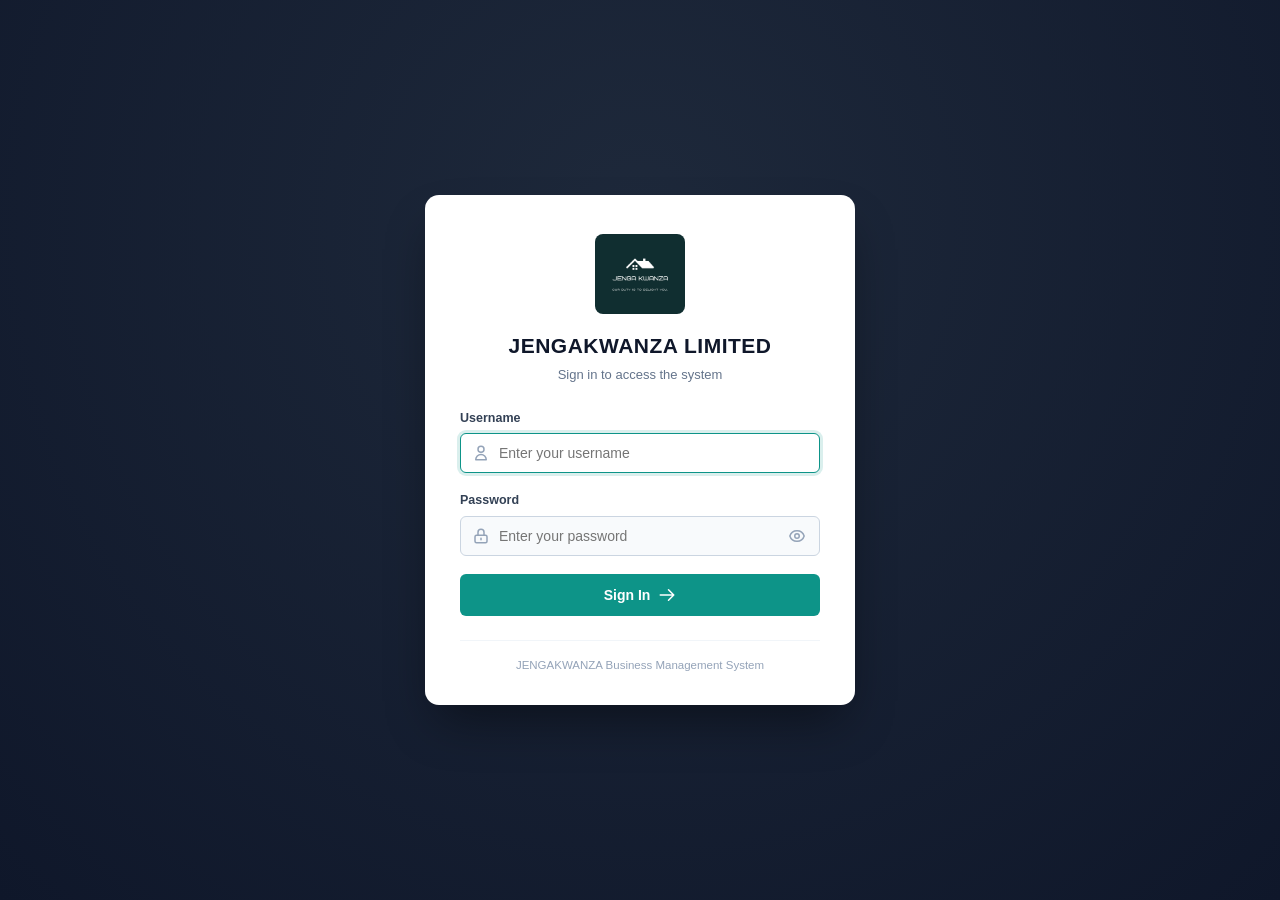
==== public/index.html @ f34dde56 "JENGAKWANZA Business Management System with Firebase and Vercel support" ====
<!DOCTYPE html>
<html lang="en">
<head>
  <meta charset="UTF-8">
  <meta name="viewport" content="width=device-width, initial-scale=1.0">
  <title>JENGAKWANZA - Business Management System</title>
  <link rel="stylesheet" href="css/style.css">
  <link rel="icon" type="image/jpeg" href="assets/logo.jpg">
  <link rel="manifest" href="manifest.json">
  <meta name="theme-color" content="#0d9488">
  <meta name="apple-mobile-web-app-capable" content="yes">
  <meta name="apple-mobile-web-app-status-bar-style" content="black-translucent">
  <meta name="apple-mobile-web-app-title" content="JENGAKWANZA">
  <link rel="apple-touch-icon" href="assets/logo.jpg">
</head>
<body>
  <script>
    // Instant Visual Gate: Prevents UI stacking/freezing with 0ms delay
    (function() {
      try {
        var user = localStorage.getItem('jengakwanza_auth_user');
        if (user) {
          document.documentElement.classList.add('app-logged-in');
        } else {
          document.documentElement.classList.add('app-logged-out');
        }
      } catch(e) {}
    })();
  </script>
  <style>
    html.app-logged-out #auth-page { display: flex !important; }
    html.app-logged-out #app-layout { display: none !important; }
    html.app-logged-in #auth-page { display: none !important; }
    html.app-logged-in #app-layout { display: flex !important; }
  </style>

  <!-- Dedicated Full-Screen Authentication Page -->
  <div id="auth-page" class="auth-wrapper" style="display: none;">
    <div class="auth-card">
      <div class="auth-header">
        <div class="auth-logo-box">
          <img src="assets/logo.jpg" alt="JENGAKWANZA LIMITED" class="auth-logo">
        </div>
        <h2 class="auth-title">JENGAKWANZA LIMITED</h2>
        <p class="auth-subtitle">Sign in to access the system</p>
      </div>

      <div id="auth-error-alert" class="auth-alert" style="display: none;"></div>

      <form id="auth-form" action="javascript:void(0);" onsubmit="App.handleLogin(event); return false;" class="auth-form" autocomplete="on">
        <div class="auth-field">
          <label for="login-username" class="auth-label">Username</label>
          <div class="auth-input-wrap">
            <svg class="auth-icon" fill="none" stroke="currentColor" viewBox="0 0 24 24"><path stroke-linecap="round" stroke-linejoin="round" stroke-width="2" d="M16 7a4 4 0 11-8 0 4 4 0 018 0zM12 14a7 7 0 00-7 7h14a7 7 0 00-7-7z"></path></svg>
            <input type="text" id="login-username" class="auth-input" placeholder="Enter your username" autocomplete="username" required autofocus>
          </div>
        </div>

        <div class="auth-field">
          <label for="login-password" class="auth-label">Password</label>
          <div class="auth-input-wrap">
            <svg class="auth-icon" fill="none" stroke="currentColor" viewBox="0 0 24 24"><path stroke-linecap="round" stroke-linejoin="round" stroke-width="2" d="M12 15v2m-6 4h12a2 2 0 002-2v-6a2 2 0 00-2-2H6a2 2 0 00-2 2v6a2 2 0 002 2zm10-10V7a4 4 0 00-8 0v4h8z"></path></svg>
            <input type="password" id="login-password" class="auth-input" placeholder="Enter your password" autocomplete="current-password" required>
            <button type="button" class="auth-toggle-pwd" onclick="App.togglePasswordVisibility()" title="Toggle Password">
              <svg id="eye-icon" width="18" height="18" fill="none" stroke="currentColor" viewBox="0 0 24 24"><path stroke-linecap="round" stroke-linejoin="round" stroke-width="2" d="M15 12a3 3 0 11-6 0 3 3 0 016 0z"></path><path stroke-linecap="round" stroke-linejoin="round" stroke-width="2" d="M2.458 12C3.732 7.943 7.523 5 12 5c4.478 0 8.268 2.943 9.542 7-1.274 4.057-5.064 7-9.542 7-4.477 0-8.268-2.943-9.542-7z"></path></svg>
            </button>
          </div>
        </div>

        <button type="submit" id="auth-submit-btn" class="auth-btn">
          <span>Sign In</span>
          <svg width="18" height="18" fill="none" stroke="currentColor" viewBox="0 0 24 24"><path stroke-linecap="round" stroke-linejoin="round" stroke-width="2" d="M14 5l7 7m0 0l-7 7m7-7H3"></path></svg>
        </button>
      </form>

      <div class="auth-footer-note">
        <p>JENGAKWANZA Business Management System</p>
      </div>
    </div>
  </div>

  <!-- App Layout -->
  <div id="app-layout">
    <!-- Sidebar Navigation -->
    <aside id="sidebar">
      <div class="sidebar-header">
        <img src="assets/logo.jpg" alt="JENGAKWANZA" class="sidebar-logo">
      </div>

      <nav class="sidebar-nav">
        <div class="nav-section-title">Core Operations</div>
        <a class="nav-item active" data-route="dashboard" onclick="App.navigate('dashboard')">
          <div class="nav-item-left">
            <svg fill="none" stroke="currentColor" viewBox="0 0 24 24"><path stroke-linecap="round" stroke-linejoin="round" stroke-width="2" d="M3 12l2-2m0 0l7-7 7 7M5 10v10a1 1 0 001 1h3m10-11l2 2m-2-2v10a1 1 0 01-1 1h-3m-6 0a1 1 0 001-1v-4a1 1 0 011-1h2a1 1 0 011 1v4a1 1 0 001 1m-6 0h6"></path></svg>
            <span>Dashboard</span>
          </div>
        </a>

        <a class="nav-item" data-route="pos" onclick="App.navigate('pos')">
          <div class="nav-item-left">
            <svg fill="none" stroke="currentColor" viewBox="0 0 24 24"><path stroke-linecap="round" stroke-linejoin="round" stroke-width="2" d="M12 4v1m6 11h2m-6 0h-2v4m0-11v3m0 0h.01M12 12h4.01M16 20h4M4 12h4m12 0h.01M5 8h2a1 1 0 001-1V5a1 1 0 00-1-1H5a1 1 0 00-1 1v2a1 1 0 001 1zm12 0h2a1 1 0 001-1V5a1 1 0 00-1-1h-2a1 1 0 00-1 1v2a1 1 0 001 1zM5 20h2a1 1 0 001-1v-2a1 1 0 00-1-1H5a1 1 0 00-1 1v2a1 1 0 001 1z"></path></svg>
            <span>Point of Sale (POS)</span>
          </div>
        </a>

        <div class="nav-section-title">Sales & Billing</div>
        <a class="nav-item" data-route="invoices" onclick="App.navigate('invoices')">
          <div class="nav-item-left">
            <svg fill="none" stroke="currentColor" viewBox="0 0 24 24"><path stroke-linecap="round" stroke-linejoin="round" stroke-width="2" d="M9 12h6m-6 4h6m2 5H7a2 2 0 01-2-2V5a2 2 0 012-2h5.586a1 1 0 01.707.293l5.414 5.414a1 1 0 01.293.707V19a2 2 0 01-2 2z"></path></svg>
            <span>Sales Invoices</span>
          </div>
        </a>

        <a class="nav-item" data-route="proforma" onclick="App.navigate('proforma')">
          <div class="nav-item-left">
            <svg fill="none" stroke="currentColor" viewBox="0 0 24 24"><path stroke-linecap="round" stroke-linejoin="round" stroke-width="2" d="M7 21h10a2 2 0 002-2V9.414a1 1 0 00-.293-.707l-5.414-5.414A1 1 0 0012.586 3H7a2 2 0 00-2 2v14a2 2 0 002 2z"></path></svg>
            <span>Proforma Invoices</span>
          </div>
        </a>

        <a class="nav-item" data-route="delivery-notes" onclick="App.navigate('delivery-notes')">
          <div class="nav-item-left">
            <svg fill="none" stroke="currentColor" viewBox="0 0 24 24"><path stroke-linecap="round" stroke-linejoin="round" stroke-width="2" d="M13 16V6a1 1 0 00-1-1H4a1 1 0 00-1 1v10a1 1 0 001 1h1m8-1a1 1 0 01-1 1H9m4-1V8a1 1 0 011-1h2.586a1 1 0 01.707.293l3.414 3.414a1 1 0 01.293.707V16a1 1 0 01-1 1h-1m-6-1a1 1 0 001 1h1M5 17a2 2 0 104 0m-4 0a2 2 0 114 0m6 0a2 2 0 104 0m-4 0a2 2 0 114 0"></path></svg>
            <span>Delivery Notes</span>
          </div>
        </a>

        <a class="nav-item" data-route="debtors" onclick="App.navigate('debtors')">
          <div class="nav-item-left">
            <svg fill="none" stroke="currentColor" viewBox="0 0 24 24"><path stroke-linecap="round" stroke-linejoin="round" stroke-width="2" d="M17 20h5v-2a3 3 0 00-5.356-1.857M17 20H7m10 0v-2c0-.656-.126-1.283-.356-1.857M7 20H2v-2a3 3 0 015.356-1.857M7 20v-2c0-.656.126-1.283.356-1.857m0 0a5.002 5.002 0 019.288 0M15 7a3 3 0 11-6 0 3 3 0 016 0zm6 3a2 2 0 11-4 0 2 2 0 014 0zM7 10a2 2 0 11-4 0 2 2 0 014 0z"></path></svg>
            <span>Debtors & Customers</span>
          </div>
        </a>

        <div class="nav-section-title">Stock & Procurement</div>
        <a class="nav-item" data-route="inventory" onclick="App.navigate('inventory')">
          <div class="nav-item-left">
            <svg fill="none" stroke="currentColor" viewBox="0 0 24 24"><path stroke-linecap="round" stroke-linejoin="round" stroke-width="2" d="M20 7l-8-4-8 4m16 0l-8 4m8-4v10l-8 4m0-10L4 7m8 4v10M4 7v10l8 4"></path></svg>
            <span>Stock & Inventory</span>
          </div>
        </a>

        <a class="nav-item" data-route="suppliers" onclick="App.navigate('suppliers')">
          <div class="nav-item-left">
            <svg fill="none" stroke="currentColor" viewBox="0 0 24 24"><path stroke-linecap="round" stroke-linejoin="round" stroke-width="2" d="M19 21V5a2 2 0 00-2-2H7a2 2 0 00-2 2v16m14 0h2m-2 0h-5m-9 0H3m2 0h5M9 7h1m-1 4h1m4-4h1m-1 4h1m-5 10v-5a1 1 0 011-1h2a1 1 0 011 1v5m-4 0h4"></path></svg>
            <span>Suppliers & POs</span>
          </div>
        </a>

        <div class="nav-section-title">Financial Control</div>
        <a class="nav-item" data-route="expenses" onclick="App.navigate('expenses')">
          <div class="nav-item-left">
            <svg fill="none" stroke="currentColor" viewBox="0 0 24 24"><path stroke-linecap="round" stroke-linejoin="round" stroke-width="2" d="M15 12H9m12 0a9 9 0 11-18 0 9 9 0 0118 0z"></path></svg>
            <span>Daily Expenses</span>
          </div>
        </a>

        <a class="nav-item" data-route="capital" onclick="App.navigate('capital')">
          <div class="nav-item-left">
            <svg fill="none" stroke="currentColor" viewBox="0 0 24 24"><path stroke-linecap="round" stroke-linejoin="round" stroke-width="2" d="M12 8c-1.657 0-3 .895-3 2s1.343 2 3 2 3 .895 3 2-1.343 2-3 2m0-8c1.11 0 2.08.402 2.599 1M12 8V7m0 1v8m0 0v1m0-1c-1.11 0-2.08-.402-2.599-1M21 12a9 9 0 11-18 0 9 9 0 0118 0z"></path></svg>
            <span>Capital Available</span>
          </div>
        </a>

        <div class="nav-section-title admin-only">Staff & Admin</div>
        <a class="nav-item admin-only" data-route="workers" onclick="App.navigate('workers')">
          <div class="nav-item-left">
            <svg fill="none" stroke="currentColor" viewBox="0 0 24 24"><path stroke-linecap="round" stroke-linejoin="round" stroke-width="2" d="M8 7V3m8 4V3m-9 8h10M5 21h14a2 2 0 002-2V7a2 2 0 00-2-2H5a2 2 0 00-2 2v12a2 2 0 002 2z"></path></svg>
            <span>Workers & Daily Shifts</span>
          </div>
        </a>

        <a class="nav-item" data-route="reports" onclick="App.navigate('reports')">
          <div class="nav-item-left">
            <svg fill="none" stroke="currentColor" viewBox="0 0 24 24"><path stroke-linecap="round" stroke-linejoin="round" stroke-width="2" d="M9 19v-6a2 2 0 00-2-2H5a2 2 0 00-2 2v6a2 2 0 002 2h2a2 2 0 002-2zm0 0V9a2 2 0 012-2h2a2 2 0 012 2v10m-6 0a2 2 0 002 2h2a2 2 0 002-2m0 0V5a2 2 0 012-2h2a2 2 0 012 2v14a2 2 0 01-2 2h-2a2 2 0 01-2-2z"></path></svg>
            <span>Daily Reports</span>
          </div>
        </a>

        <a class="nav-item admin-only" data-route="settings" onclick="App.navigate('settings')">
          <div class="nav-item-left">
            <svg fill="none" stroke="currentColor" viewBox="0 0 24 24"><path stroke-linecap="round" stroke-linejoin="round" stroke-width="2" d="M10.325 4.317c.426-1.756 2.924-1.756 3.35 0a1.724 1.724 0 002.573 1.066c1.543-.94 3.31.826 2.37 2.37a1.724 1.724 0 001.065 2.572c1.756.426 1.756 2.924 0 3.35a1.724 1.724 0 00-1.066 2.573c.94 1.543-.826 3.31-2.37 2.37a1.724 1.724 0 00-2.572 1.065c-.426 1.756-2.924 1.756-3.35 0a1.724 1.724 0 00-2.573-1.066c-1.543.94-3.31-.826-2.37-2.37a1.724 1.724 0 00-1.065-2.572c-1.756-.426-1.756-2.924 0-3.35a1.724 1.724 0 001.066-2.573c-.94-1.543.826-3.31 2.37-2.37.996.608 2.296.07 2.572-1.065z"></path><path stroke-linecap="round" stroke-linejoin="round" stroke-width="2" d="M15 12a3 3 0 11-6 0 3 3 0 016 0z"></path></svg>
            <span>Company Profile</span>
          </div>
        </a>
      </nav>

      <div class="sidebar-footer">
        <div class="user-profile-badge">
          <div class="user-avatar" id="sidebar-user-avatar">A</div>
          <div class="user-info">
            <div class="user-name" id="sidebar-user-name">Administrator</div>
            <div class="user-role" id="sidebar-user-role">Admin Profile</div>
          </div>
          <button style="background: none; border: none; color: #94a3b8; cursor: pointer; padding: 4px;" title="Logout" onclick="App.handleLogout()">
            <svg width="18" height="18" fill="none" stroke="currentColor" viewBox="0 0 24 24"><path stroke-linecap="round" stroke-linejoin="round" stroke-width="2" d="M17 16l4-4m0 0l-4-4m4 4H7m6 4v1a3 3 0 01-3 3H6a3 3 0 01-3-3V7a3 3 0 013-3h4a3 3 0 013 3v1"></path></svg>
          </button>
        </div>
      </div>
    </aside>

    <!-- Main Application Wrapper -->
    <main id="main-wrapper">
      <!-- Top Header -->
      <header id="top-header">
        <div class="header-title-box">
          <h2 id="page-title">Dashboard</h2>
          <p id="page-subtitle">Live metrics, capital, and operations overview</p>
        </div>

        <div class="header-actions">
          <div id="connection-status-pill" class="connection-status-pill online" title="Click to sync data with cloud" onclick="App.triggerManualSync()">
            <span class="status-dot active" id="connection-dot"></span>
            <span id="connection-text">Cloud Synced</span>
          </div>

          <div class="shift-status-pill">
            <span class="status-dot inactive" id="header-shift-dot"></span>
            <span id="header-shift-text">Checking Shift...</span>
            <button class="btn btn-sm btn-success" id="header-shift-btn" onclick="App.showClockInModal()">Clock In</button>
          </div>
        </div>
      </header>

      <!-- Main Scrollable Content Container -->
      <section id="content-area">
        <!-- Views rendered here by App.navigate(...) -->
      </section>
    </main>
  </div>


  <!-- SHIFT CLOCK IN / OUT MODAL -->
  <div id="clock-modal" class="modal-overlay">
    <div class="modal-box" style="max-width: 460px;">
      <div class="modal-header">
        <h3 id="clock-modal-title">Worker Shift</h3>
        <button class="modal-close-btn" onclick="document.getElementById('clock-modal').classList.remove('active')">&times;</button>
      </div>
      <div class="modal-body" id="clock-modal-body"></div>
    </div>
  </div>

  <!-- GENERAL PURPOSE REUSABLE MODAL -->
  <div id="general-modal" class="modal-overlay">
    <div class="modal-box lg">
      <div class="modal-header">
        <h3 id="general-modal-title">Dialog</h3>
        <button class="modal-close-btn" onclick="document.getElementById('general-modal').classList.remove('active')">&times;</button>
      </div>
      <div class="modal-body" id="general-modal-body"></div>
    </div>
  </div>

  <!-- TOAST NOTIFICATION CONTAINER -->
  <div id="toast-container"></div>

  <!-- SCRIPTS -->
  <script src="js/print.js"></script>
  <script src="js/state.js"></script>
  <script src="js/firebase-config.js"></script>
  <script src="js/firebase-adapter.js"></script>
  <script src="js/api.js"></script>
  <script src="js/app.js"></script>
</body>
</html>
---- public/css/style.css ----
/* JENGAKWANZA Business Management System Styling */
:root {
  --primary: #0d9488;
  --primary-hover: #0f766e;
  --primary-light: #ccfbf1;
  --primary-dark: #115e59;
  --secondary: #0284c7;
  --accent: #f59e0b;
  --bg-main: #f8fafc;
  --bg-card: #ffffff;
  --border: #e2e8f0;
  --text-main: #0f172a;
  --text-muted: #64748b;
  --danger: #ef4444;
  --danger-light: #fee2e2;
  --success: #10b981;
  --success-light: #d1fae5;
  --warning: #f59e0b;
  --warning-light: #fef3c7;
  --sidebar-w: 260px;
  --header-h: 68px;
  --radius-sm: 6px;
  --radius-md: 10px;
  --radius-lg: 14px;
  --shadow-sm: 0 1px 2px rgba(0,0,0,0.05);
  --shadow-md: 0 4px 6px -1px rgba(0,0,0,0.1), 0 2px 4px -2px rgba(0,0,0,0.08);
  --shadow-lg: 0 10px 15px -3px rgba(0,0,0,0.1), 0 4px 6px -4px rgba(0,0,0,0.06);
}

* {
  box-sizing: border-box;
  margin: 0;
  padding: 0;
  -webkit-font-smoothing: antialiased;
}

body {
  font-family: -apple-system, BlinkMacSystemFont, "Segoe UI", Roboto, "Helvetica Neue", Arial, sans-serif;
  background-color: var(--bg-main);
  color: var(--text-main);
  line-height: 1.5;
  font-size: 14px;
  min-height: 100vh;
  display: flex;
  overflow-x: hidden;
}

/* App Layout */
#app-layout {
  display: flex;
  width: 100vw;
  height: 100vh;
  overflow: hidden;
}

/* Sidebar */
#sidebar {
  width: var(--sidebar-w);
  background-color: #0f172a;
  color: #f1f5f9;
  display: flex;
  flex-direction: column;
  flex-shrink: 0;
  border-right: 1px solid #1e293b;
  user-select: none;
}

.sidebar-header {
  padding: 18px 20px;
  display: flex;
  align-items: center;
  gap: 12px;
  border-bottom: 1px solid #1e293b;
}

.sidebar-logo {
  max-height: 42px;
  width: auto;
  max-width: 140px;
  object-fit: contain;
  border-radius: 4px;
}

.sidebar-brand h1 {
  font-size: 16px;
  font-weight: 800;
  letter-spacing: 0.5px;
  color: #ffffff;
}

.sidebar-brand p {
  font-size: 11px;
  color: #94a3b8;
  font-weight: 500;
}

.sidebar-nav {
  flex: 1;
  overflow-y: auto;
  padding: 16px 12px;
  display: flex;
  flex-direction: column;
  gap: 4px;
}

.nav-section-title {
  font-size: 10px;
  font-weight: 700;
  text-transform: uppercase;
  color: #64748b;
  letter-spacing: 1px;
  padding: 12px 10px 4px;
}

.nav-item {
  display: flex;
  align-items: center;
  justify-content: space-between;
  padding: 10px 14px;
  border-radius: var(--radius-sm);
  color: #94a3b8;
  text-decoration: none;
  font-weight: 500;
  font-size: 13.5px;
  cursor: pointer;
  transition: all 0.15s ease;
}

.nav-item-left {
  display: flex;
  align-items: center;
  gap: 12px;
}

.nav-item svg {
  width: 18px;
  height: 18px;
  stroke-width: 2;
}

.nav-item:hover {
  background-color: #1e293b;
  color: #ffffff;
}

.nav-item.active {
  background-color: var(--primary);
  color: #ffffff;
  font-weight: 600;
}

.nav-badge {
  font-size: 11px;
  font-weight: 700;
  padding: 2px 7px;
  border-radius: 12px;
  background-color: #334155;
  color: #f8fafc;
}

.nav-badge.danger {
  background-color: var(--danger);
  color: #fff;
}

.sidebar-footer {
  padding: 16px;
  border-top: 1px solid #1e293b;
  background-color: #0b1120;
}

.user-profile-badge {
  display: flex;
  align-items: center;
  justify-content: space-between;
  gap: 10px;
}

.user-avatar {
  width: 36px;
  height: 36px;
  border-radius: 50%;
  background: linear-gradient(135deg, var(--primary), var(--secondary));
  color: #fff;
  display: flex;
  align-items: center;
  justify-content: center;
  font-weight: 700;
  font-size: 14px;
}

.user-info {
  flex: 1;
  overflow: hidden;
}

.user-name {
  font-size: 13px;
  font-weight: 600;
  color: #fff;
  white-space: nowrap;
  overflow: hidden;
  text-overflow: ellipsis;
}

.user-role {
  font-size: 11px;
  color: #94a3b8;
}

/* Main Content Area */
#main-wrapper {
  flex: 1;
  display: flex;
  flex-direction: column;
  overflow: hidden;
}

/* Top Header */
#top-header {
  height: var(--header-h);
  background-color: #ffffff;
  border-bottom: 1px solid var(--border);
  display: flex;
  align-items: center;
  justify-content: space-between;
  padding: 0 24px;
  flex-shrink: 0;
  box-shadow: var(--shadow-sm);
}

.header-title-box h2 {
  font-size: 18px;
  font-weight: 700;
  color: var(--text-main);
}

.header-title-box p {
  font-size: 12px;
  color: var(--text-muted);
}

.header-actions {
  display: flex;
  align-items: center;
  gap: 12px;
}

.connection-status-pill {
  display: flex;
  align-items: center;
  gap: 8px;
  padding: 6px 14px;
  border-radius: 20px;
  font-size: 12px;
  font-weight: 600;
  cursor: pointer;
  transition: all 0.2s ease;
  user-select: none;
}
.connection-status-pill.online {
  background-color: #ecfdf5;
  border: 1px solid #a7f3d0;
  color: #065f46;
}
.connection-status-pill.offline {
  background-color: #fffbeb;
  border: 1px solid #fde68a;
  color: #92400e;
}
.connection-status-pill.syncing {
  background-color: #eff6ff;
  border: 1px solid #bfdbfe;
  color: #1e40af;
}

.shift-status-pill {
  display: flex;
  align-items: center;
  gap: 8px;
  padding: 6px 14px;
  border-radius: 20px;
  font-size: 12px;
  font-weight: 600;
  background-color: #f1f5f9;
  border: 1px solid var(--border);
}

.status-dot {
  width: 8px;
  height: 8px;
  border-radius: 50%;
}
.status-dot.active { background-color: var(--success); }
.status-dot.inactive { background-color: var(--danger); }

/* Content Scroll Container */
#content-area {
  flex: 1;
  overflow-y: auto;
  padding: 24px;
}

/* Common UI Elements */
.card {
  background: var(--bg-card);
  border: 1px solid var(--border);
  border-radius: var(--radius-md);
  padding: 20px;
  box-shadow: var(--shadow-sm);
  margin-bottom: 20px;
}

.card-header {
  display: flex;
  align-items: center;
  justify-content: space-between;
  margin-bottom: 18px;
}

.card-title {
  font-size: 16px;
  font-weight: 700;
  color: var(--text-main);
  display: flex;
  align-items: center;
  gap: 8px;
}

/* Buttons */
.btn {
  display: inline-flex;
  align-items: center;
  justify-content: center;
  gap: 8px;
  padding: 8px 16px;
  font-size: 13.5px;
  font-weight: 600;
  border-radius: var(--radius-sm);
  border: 1px solid transparent;
  cursor: pointer;
  transition: all 0.15s ease;
  user-select: none;
}

.btn-sm {
  padding: 5px 10px;
  font-size: 12px;
}

.btn-lg {
  padding: 12px 24px;
  font-size: 15px;
}

.btn-primary {
  background-color: var(--primary);
  color: #fff;
}
.btn-primary:hover {
  background-color: var(--primary-hover);
}

.btn-secondary {
  background-color: #f1f5f9;
  border-color: #cbd5e1;
  color: #334155;
}
.btn-secondary:hover {
  background-color: #e2e8f0;
}

.btn-success {
  background-color: var(--success);
  color: #fff;
}
.btn-success:hover {
  background-color: #059669;
}

.btn-danger {
  background-color: var(--danger);
  color: #fff;
}
.btn-danger:hover {
  background-color: #dc2626;
}

.btn-outline-primary {
  background-color: transparent;
  border-color: var(--primary);
  color: var(--primary);
}
.btn-outline-primary:hover {
  background-color: var(--primary-light);
}

/* Form Controls */
.form-group {
  margin-bottom: 16px;
}

.form-label {
  display: block;
  font-size: 12.5px;
  font-weight: 600;
  color: #334155;
  margin-bottom: 6px;
}

.form-input, .form-select, .form-textarea {
  width: 100%;
  padding: 9px 12px;
  font-size: 13.5px;
  border: 1px solid var(--border);
  border-radius: var(--radius-sm);
  background-color: #ffffff;
  color: var(--text-main);
  outline: none;
  transition: border-color 0.15s ease;
}

.form-input:focus, .form-select:focus, .form-textarea:focus {
  border-color: var(--primary);
  box-shadow: 0 0 0 3px rgba(13, 148, 136, 0.15);
}

.form-row {
  display: grid;
  grid-template-columns: repeat(auto-fit, minmax(200px, 1fr));
  gap: 16px;
}

/* Metrics Grid */
.metrics-grid {
  display: grid;
  grid-template-columns: repeat(auto-fit, minmax(220px, 1fr));
  gap: 16px;
  margin-bottom: 24px;
}

.metric-card {
  background: #ffffff;
  border: 1px solid var(--border);
  border-radius: var(--radius-md);
  padding: 18px 20px;
  box-shadow: var(--shadow-sm);
  display: flex;
  align-items: center;
  justify-content: space-between;
}

.metric-data h4 {
  font-size: 12px;
  font-weight: 600;
  color: var(--text-muted);
  text-transform: uppercase;
  letter-spacing: 0.5px;
  margin-bottom: 4px;
}

.metric-data .metric-value {
  font-size: 22px;
  font-weight: 800;
  color: var(--text-main);
}

.metric-data .metric-sub {
  font-size: 11.5px;
  color: var(--text-muted);
  margin-top: 2px;
}

.metric-icon {
  width: 48px;
  height: 48px;
  border-radius: var(--radius-md);
  display: flex;
  align-items: center;
  justify-content: center;
  flex-shrink: 0;
}

.metric-icon.green { background-color: var(--success-light); color: var(--success); }
.metric-icon.blue { background-color: #e0f2fe; color: var(--secondary); }
.metric-icon.amber { background-color: var(--warning-light); color: var(--warning); }
.metric-icon.purple { background-color: #f3e8ff; color: #9333ea; }
.metric-icon.red { background-color: var(--danger-light); color: var(--danger); }
.metric-icon.teal { background-color: var(--primary-light); color: var(--primary); }

/* Tables */
.table-container {
  overflow-x: auto;
  border-radius: var(--radius-sm);
  border: 1px solid var(--border);
}

.data-table {
  width: 100%;
  border-collapse: collapse;
  text-align: left;
  font-size: 13px;
}

.data-table th {
  background-color: #f8fafc;
  padding: 12px 16px;
  font-weight: 600;
  color: #475569;
  border-bottom: 1px solid var(--border);
  white-space: nowrap;
}

.data-table td {
  padding: 12px 16px;
  border-bottom: 1px solid var(--border);
  color: var(--text-main);
  vertical-align: middle;
}

.data-table tbody tr:hover {
  background-color: #f8fafc;
}

/* Badges */
.badge {
  display: inline-flex;
  align-items: center;
  gap: 4px;
  padding: 3px 8px;
  border-radius: 4px;
  font-size: 11px;
  font-weight: 700;
  text-transform: uppercase;
  letter-spacing: 0.3px;
}

.badge-success { background-color: var(--success-light); color: #065f46; }
.badge-danger { background-color: var(--danger-light); color: #991b1b; }
.badge-warning { background-color: var(--warning-light); color: #92400e; }
.badge-info { background-color: #e0f2fe; color: #075985; }
.badge-neutral { background-color: #f1f5f9; color: #475569; }

/* POS Specific Styling */
.pos-container {
  display: grid;
  grid-template-columns: 1fr 420px;
  gap: 20px;
  height: calc(100vh - var(--header-h) - 48px);
}

.pos-products-panel {
  display: flex;
  flex-direction: column;
  background: #ffffff;
  border: 1px solid var(--border);
  border-radius: var(--radius-md);
  padding: 16px;
  overflow: hidden;
}

.pos-search-bar {
  display: flex;
  gap: 10px;
  margin-bottom: 14px;
}

.pos-product-grid {
  flex: 1;
  overflow-y: auto;
  display: grid;
  grid-template-columns: repeat(auto-fill, minmax(160px, 1fr));
  gap: 12px;
  align-content: start;
  padding-right: 4px;
}

.pos-product-card {
  background: #ffffff;
  border: 1px solid var(--border);
  border-radius: var(--radius-sm);
  padding: 12px;
  cursor: pointer;
  transition: all 0.15s ease;
  display: flex;
  flex-direction: column;
  justify-content: space-between;
}

.pos-product-card:hover {
  border-color: var(--primary);
  transform: translateY(-2px);
  box-shadow: var(--shadow-md);
}

.pos-product-thumb-wrap {
  width: 100%;
  height: 90px;
  border-radius: 6px;
  overflow: hidden;
  background: #f8fafc;
  border: 1px solid #f1f5f9;
  display: flex;
  align-items: center;
  justify-content: center;
  margin-bottom: 8px;
}

.pos-product-img {
  width: 100%;
  height: 100%;
  object-fit: cover;
}

.pos-product-no-img {
  font-size: 26px;
  opacity: 0.6;
}

.pos-product-name {
  font-weight: 600;
  font-size: 13.5px;
  color: var(--text-main);
  margin-bottom: 4px;
  line-height: 1.3;
  display: -webkit-box;
  -webkit-line-clamp: 2;
  -webkit-box-orient: vertical;
  overflow: hidden;
}

.pos-product-sku {
  font-size: 11px;
  color: var(--text-muted);
  margin-bottom: 8px;
}

.pos-product-meta {
  display: flex;
  align-items: center;
  justify-content: space-between;
  margin-top: auto;
}

.pos-product-price {
  font-weight: 700;
  font-size: 13.5px;
  color: var(--primary);
}

.pos-product-stock {
  font-size: 11px;
  font-weight: 600;
  padding: 2px 6px;
  border-radius: 4px;
  background-color: #f1f5f9;
}

.pos-product-stock.low {
  background-color: var(--warning-light);
  color: var(--warning);
}

.pos-product-stock.out {
  background-color: var(--danger-light);
  color: var(--danger);
}

.pos-add-cart-btn {
  width: 100%;
  margin-top: 8px;
  padding: 6px;
  font-size: 12px;
  font-weight: 700;
  border-radius: 4px;
}

/* POS Cart Panel */
.pos-cart-panel {
  display: flex;
  flex-direction: column;
  background: #ffffff;
  border: 1px solid var(--border);
  border-radius: var(--radius-md);
  box-shadow: var(--shadow-sm);
  overflow: hidden;
}

.pos-cart-header {
  padding: 16px;
  border-bottom: 1px solid var(--border);
  background: #f8fafc;
}

.pos-cart-items {
  flex: 1;
  overflow-y: auto;
  padding: 12px;
}

.pos-cart-item {
  display: flex;
  align-items: center;
  justify-content: space-between;
  padding: 10px;
  border-bottom: 1px solid var(--border);
}

.cart-item-thumb {
  width: 38px;
  height: 38px;
  border-radius: 5px;
  object-fit: cover;
  border: 1px solid #e2e8f0;
  margin-right: 10px;
  flex-shrink: 0;
  background: #f8fafc;
}

.cart-item-info {
  flex: 1;
  margin-right: 10px;
}

.cart-item-title {
  font-weight: 600;
  font-size: 13px;
  line-height: 1.3;
}

.cart-item-price {
  font-size: 11.5px;
  color: var(--text-muted);
}

/* Product Image Preview in Modals */
.product-image-upload-section {
  background: #f8fafc;
  border: 1px solid #e2e8f0;
  border-radius: 8px;
  padding: 14px;
  margin-bottom: 16px;
}

.product-image-preview-box {
  width: 80px;
  height: 80px;
  border-radius: 8px;
  border: 2px dashed #cbd5e1;
  background: #ffffff;
  display: flex;
  align-items: center;
  justify-content: center;
  overflow: hidden;
  flex-shrink: 0;
}

/* Inventory Table Product Thumbnail */
.inventory-product-thumb {
  width: 36px;
  height: 36px;
  border-radius: 5px;
  object-fit: cover;
  border: 1px solid #e2e8f0;
  background: #f8fafc;
  display: block;
}

.inventory-product-thumb-placeholder {
  width: 36px;
  height: 36px;
  border-radius: 5px;
  border: 1px dashed #cbd5e1;
  background: #f8fafc;
  display: flex;
  align-items: center;
  justify-content: center;
  font-size: 16px;
  color: #94a3b8;
}

/* File Import Modal Styles */
.file-import-dropzone {
  border: 2px dashed #0d9488;
  background: #f0fdfa;
  border-radius: 8px;
  padding: 28px 18px;
  text-align: center;
  cursor: pointer;
  transition: all 0.2s;
  margin-bottom: 14px;
}

.file-import-dropzone:hover {
  background: #ccfbf1;
  border-color: #0f766e;
}

.import-template-box {
  display: flex;
  justify-content: space-between;
  align-items: center;
  background: #f8fafc;
  border: 1px solid #e2e8f0;
  border-radius: 6px;
  padding: 10px 14px;
  margin-bottom: 16px;
  font-size: 12.5px;
}

.import-preview-box {
  max-height: 260px;
  overflow-y: auto;
  border: 1px solid #e2e8f0;
  border-radius: 6px;
  margin-bottom: 16px;
}
  color: var(--text-muted);
}

.cart-item-controls {
  display: flex;
  align-items: center;
  gap: 8px;
}

.qty-btn {
  width: 26px;
  height: 26px;
  border: 1px solid var(--border);
  background: #ffffff;
  border-radius: 4px;
  cursor: pointer;
  display: flex;
  align-items: center;
  justify-content: center;
  font-weight: bold;
}

.qty-btn:hover {
  background: #f1f5f9;
}

.qty-input {
  width: 44px;
  text-align: center;
  border: 1px solid var(--border);
  border-radius: 4px;
  padding: 4px;
  font-size: 12.5px;
  font-weight: 600;
}

.pos-cart-summary {
  padding: 16px;
  background: #f8fafc;
  border-top: 1px solid var(--border);
}

.summary-row {
  display: flex;
  justify-content: space-between;
  margin-bottom: 6px;
  font-size: 13px;
  color: var(--text-muted);
}

.summary-row.total {
  font-size: 18px;
  font-weight: 800;
  color: var(--text-main);
  border-top: 1px dashed var(--border);
  padding-top: 10px;
  margin-top: 10px;
}

/* Modals */
.modal-overlay {
  position: fixed;
  top: 0;
  left: 0;
  width: 100vw;
  height: 100vh;
  background: rgba(15, 23, 42, 0.6);
  backdrop-filter: blur(2px);
  display: none;
  align-items: center;
  justify-content: center;
  z-index: 999;
  padding: 20px;
}

.modal-overlay.active {
  display: flex;
}

.modal-box {
  background: #ffffff;
  border-radius: var(--radius-md);
  width: 100%;
  max-width: 600px;
  max-height: 90vh;
  display: flex;
  flex-direction: column;
  box-shadow: var(--shadow-lg);
  overflow: hidden;
  animation: modalIn 0.15s ease-out;
}

.modal-box.lg { max-width: 850px; }
.modal-box.xl { max-width: 1050px; }

@keyframes modalIn {
  from { opacity: 0; transform: scale(0.96); }
  to { opacity: 1; transform: scale(1); }
}

.modal-header {
  padding: 16px 20px;
  border-bottom: 1px solid var(--border);
  display: flex;
  align-items: center;
  justify-content: space-between;
}

.modal-header h3 {
  font-size: 16px;
  font-weight: 700;
}

.modal-close-btn {
  background: none;
  border: none;
  font-size: 20px;
  cursor: pointer;
  color: var(--text-muted);
  line-height: 1;
}

.modal-body {
  padding: 20px;
  overflow-y: auto;
  flex: 1;
}

.modal-footer {
  padding: 14px 20px;
  border-top: 1px solid var(--border);
  display: flex;
  align-items: center;
  justify-content: flex-end;
  gap: 12px;
  background: #f8fafc;
}

/* Empty State */
.empty-state {
  text-align: center;
  padding: 48px 20px;
  color: var(--text-muted);
}

.empty-state svg {
  width: 48px;
  height: 48px;
  stroke: #cbd5e1;
  margin-bottom: 12px;
}

.empty-state h3 {
  font-size: 16px;
  font-weight: 600;
  color: #334155;
  margin-bottom: 6px;
}

.empty-state p {
  font-size: 13px;
  max-width: 380px;
  margin: 0 auto 16px;
}

/* Toast Notifications */
#toast-container {
  position: fixed;
  bottom: 24px;
  right: 24px;
  z-index: 9999;
  display: flex;
  flex-direction: column;
  gap: 8px;
}

.toast {
  padding: 12px 18px;
  border-radius: var(--radius-sm);
  background: #0f172a;
  color: #fff;
  font-size: 13px;
  font-weight: 500;
  box-shadow: var(--shadow-lg);
  display: flex;
  align-items: center;
  gap: 10px;
  animation: slideToast 0.2s ease-out;
}

.toast.success { background-color: #065f46; }
.toast.error { background-color: #991b1b; }
.toast.info { background-color: #0c4a6e; }

@keyframes slideToast {
  from { transform: translateY(20px); opacity: 0; }
  to { transform: translateY(0); opacity: 1; }
}

/* ------------------------------------------------------------- */
/* AUTHENTICATION PAGE (CLEAN, SECURE, ZERO PRE-FILLED CREDENTIALS) */
/* ------------------------------------------------------------- */
.auth-wrapper {
  position: fixed;
  top: 0;
  left: 0;
  width: 100vw;
  height: 100vh;
  background: radial-gradient(circle at 50% 25%, #1e293b 0%, #0f172a 100%);
  display: flex;
  align-items: center;
  justify-content: center;
  padding: 20px;
  z-index: 10000;
  overflow-y: auto;
}

.auth-card {
  background: #ffffff;
  width: 100%;
  max-width: 430px;
  border-radius: 14px;
  box-shadow: 0 25px 50px -12px rgba(0, 0, 0, 0.45);
  padding: 38px 34px 30px;
  border: 1px solid rgba(255, 255, 255, 0.12);
  text-align: center;
  animation: authFadeIn 0.3s ease-out;
}

@keyframes authFadeIn {
  from { opacity: 0; transform: translateY(12px); }
  to { opacity: 1; transform: translateY(0); }
}

.auth-logo-box {
  display: flex;
  justify-content: center;
  align-items: center;
  margin-bottom: 16px;
}

.auth-logo {
  height: 80px;
  width: auto;
  max-width: 190px;
  object-fit: contain;
  border-radius: 8px;
}

.auth-title {
  font-size: 21px;
  font-weight: 850;
  color: #0f172a;
  letter-spacing: 0.5px;
  margin-bottom: 4px;
}

.auth-subtitle {
  font-size: 13px;
  color: #64748b;
  margin-bottom: 24px;
}

.auth-alert {
  background: #fef2f2;
  border: 1px solid #fecaca;
  color: #b91c1c;
  padding: 11px 14px;
  border-radius: 6px;
  font-size: 12.5px;
  margin-bottom: 18px;
  text-align: left;
}

.auth-form {
  text-align: left;
}

.auth-field {
  margin-bottom: 18px;
}

.auth-label {
  display: block;
  font-size: 12.5px;
  font-weight: 600;
  color: #334155;
  margin-bottom: 6px;
}

.auth-input-wrap {
  position: relative;
  display: flex;
  align-items: center;
}

.auth-icon {
  position: absolute;
  left: 12px;
  width: 18px;
  height: 18px;
  color: #94a3b8;
  pointer-events: none;
}

.auth-input {
  width: 100%;
  padding: 11px 42px 11px 38px;
  border: 1px solid #cbd5e1;
  border-radius: 6px;
  font-size: 14px;
  color: #0f172a;
  background-color: #f8fafc;
  transition: all 0.2s ease;
}

.auth-input:focus {
  outline: none;
  border-color: #0d9488;
  background-color: #ffffff;
  box-shadow: 0 0 0 3px rgba(13, 148, 136, 0.15);
}

.auth-toggle-pwd {
  position: absolute;
  right: 10px;
  background: none;
  border: none;
  color: #94a3b8;
  cursor: pointer;
  padding: 4px;
  display: flex;
  align-items: center;
  justify-content: center;
  border-radius: 4px;
}

.auth-toggle-pwd:hover {
  color: #0f172a;
}

.auth-btn {
  width: 100%;
  display: flex;
  align-items: center;
  justify-content: center;
  gap: 8px;
  background-color: #0d9488;
  color: #ffffff;
  border: none;
  border-radius: 6px;
  padding: 12px 16px;
  font-size: 14px;
  font-weight: 700;
  cursor: pointer;
  margin-top: 10px;
  transition: background-color 0.2s;
}

.auth-btn:hover {
  background-color: #0f766e;
}

.auth-btn:disabled {
  opacity: 0.7;
  cursor: not-allowed;
}

.auth-footer-note {
  margin-top: 24px;
  padding-top: 16px;
  border-top: 1px solid #f1f5f9;
  font-size: 11.5px;
  color: #94a3b8;
}

/* ------------------------------------------------------------- */
/* PRINT FORMATS: THERMAL 80MM RECEIPT AND A4 COMMERCIAL INVOICE */
/* ------------------------------------------------------------- */
#printable-area {
  display: none;
}

/* Screen Preview Container for Receipts & Invoices */
.print-preview-container {
  background: #f1f5f9;
  padding: 24px;
  border-radius: var(--radius-sm);
  display: flex;
  justify-content: center;
}

/* Thermal 80mm Receipt Style */
.receipt-paper-80mm {
  width: 320px;
  background: #ffffff;
  padding: 18px 16px;
  box-shadow: var(--shadow-md);
  font-family: 'Courier New', Courier, monospace, -apple-system;
  color: #000000;
  font-size: 11.5px;
  line-height: 1.4;
}

.receipt-header {
  text-align: center;
  margin-bottom: 10px;
}

.receipt-logo {
  max-width: 140px;
  max-height: 75px;
  width: auto;
  height: auto;
  object-fit: contain;
  margin: 0 auto 6px auto;
  display: block;
}

.receipt-title {
  font-size: 15px;
  font-weight: 900;
  letter-spacing: 0.5px;
  margin-bottom: 2px;
  color: #000000;
}

.receipt-tagline {
  font-size: 10px;
  font-weight: 600;
  color: #333333;
  margin-bottom: 4px;
}

.receipt-cred {
  font-size: 10.5px;
  line-height: 1.35;
  color: #222222;
}

.receipt-divider {
  border-top: 1px dashed #000000;
  margin: 8px 0;
}

.receipt-divider.double {
  border-top: 2px solid #000000;
  border-bottom: 1px solid #000000;
  height: 3px;
  margin: 8px 0;
}

.receipt-meta-grid {
  display: grid;
  grid-template-columns: 1fr 1fr;
  gap: 2px 8px;
  font-size: 11px;
  margin: 4px 0;
}

.receipt-meta-grid div {
  white-space: nowrap;
  overflow: hidden;
  text-overflow: ellipsis;
}

.receipt-items-table {
  width: 100%;
  border-collapse: collapse;
  font-size: 11px;
  margin: 6px 0;
}

.receipt-items-table th {
  border-bottom: 1px dashed #000000;
  padding: 4px 0;
  font-size: 10.5px;
  font-weight: 800;
}

.receipt-items-table td {
  padding: 4px 0;
  vertical-align: top;
}

.receipt-totals {
  margin: 6px 0;
  font-size: 11.5px;
}

.receipt-totals .row {
  display: flex;
  justify-content: space-between;
  margin-bottom: 2px;
}

.receipt-totals .grand-total {
  font-size: 13.5px;
  font-weight: 900;
  border-top: 1px dashed #000000;
  border-bottom: 1px dashed #000000;
  padding: 4px 0;
  margin: 5px 0 3px;
}

.receipt-barcode-box {
  text-align: center;
  margin: 10px 0 6px;
}

.simulated-barcode {
  font-family: 'Courier New', Courier, monospace;
  font-size: 16px;
  font-weight: 900;
  letter-spacing: 2px;
  line-height: 1;
}

.barcode-text {
  font-family: 'Courier New', Courier, monospace;
  font-size: 10px;
  letter-spacing: 1px;
  margin-top: 2px;
}

.receipt-footer-text {
  text-align: center;
  font-size: 10.5px;
  margin-top: 10px;
  padding-top: 8px;
  border-top: 1px dashed #000000;
  line-height: 1.35;
}

/* A4 Document Format (Invoices, Proformas, Delivery Notes, POs, Reports) */
.doc-a4-sheet {
  width: 760px;
  background: #ffffff;
  padding: 36px 40px;
  box-shadow: var(--shadow-md);
  color: #0f172a;
  font-family: -apple-system, BlinkMacSystemFont, "Segoe UI", Roboto, sans-serif;
  font-size: 13px;
}

.doc-header {
  display: flex;
  justify-content: space-between;
  align-items: flex-start;
  border-bottom: 2px solid #0d9488;
  padding-bottom: 16px;
  margin-bottom: 20px;
}

.doc-brand-block {
  display: flex;
  align-items: center;
  gap: 16px;
}

.doc-brand-logo {
  height: 68px;
  width: auto;
  max-width: 150px;
  object-fit: contain;
}

.doc-company-title {
  font-size: 19px;
  font-weight: 900;
  color: #0f172a;
  letter-spacing: 0.5px;
  margin-bottom: 2px;
}

.doc-company-tagline {
  font-size: 11.5px;
  color: #0d9488;
  font-weight: 600;
  margin-bottom: 4px;
}

.doc-company-contact {
  font-size: 11.5px;
  color: #475569;
  line-height: 1.35;
}

.doc-type-badge {
  text-align: right;
}

.doc-type-badge h1 {
  font-size: 24px;
  font-weight: 800;
  color: #0d9488;
  text-transform: uppercase;
  letter-spacing: 1px;
  margin-bottom: 4px;
}

.doc-meta-table {
  font-size: 12px;
  margin-top: 6px;
}

.doc-meta-table td {
  padding: 2px 4px;
}

.doc-billing-grid {
  display: grid;
  grid-template-columns: 1fr 1fr;
  gap: 20px;
  margin-bottom: 24px;
  background: #f8fafc;
  padding: 14px 18px;
  border-radius: 6px;
  border: 1px solid #e2e8f0;
}

.doc-table {
  width: 100%;
  border-collapse: collapse;
  margin-bottom: 20px;
}

.doc-table th {
  background: #0f172a;
  color: #ffffff;
  padding: 8px 12px;
  font-size: 12px;
  font-weight: 600;
  text-align: left;
}

.doc-table td {
  padding: 9px 12px;
  border-bottom: 1px solid #e2e8f0;
  font-size: 12.5px;
}

.doc-summary-split {
  display: grid;
  grid-template-columns: 1fr 280px;
  gap: 20px;
  margin-top: 14px;
}

.doc-signature-block {
  display: grid;
  grid-template-columns: 1fr 1fr;
  gap: 40px;
  margin-top: 48px;
  padding-top: 24px;
  border-top: 1px dashed #cbd5e1;
}

.signature-line {
  border-top: 1px solid #0f172a;
  padding-top: 6px;
  font-size: 12px;
  color: #475569;
}

/* ------------------------------------------------------------- */
/* PRINT MEDIA QUERY FOR PHYSICAL PRINTERS & PDF                 */
/* ------------------------------------------------------------- */
@media print {
  @page {
    margin: 4mm;
    size: auto;
  }

  html, body {
    background: #ffffff !important;
    color: #000000 !important;
    margin: 0 !important;
    padding: 0 !important;
  }

  #app-layout, #sidebar, #top-header, #auth-page, #toast-container,
  .modal-overlay:not(#print-preview-modal),
  #print-preview-modal .modal-header,
  #print-preview-modal .modal-footer,
  .btn, .no-print {
    display: none !important;
  }

  #print-preview-modal {
    position: static !important;
    display: block !important;
    background: transparent !important;
    padding: 0 !important;
    margin: 0 !important;
    width: 100% !important;
    box-shadow: none !important;
  }

  #print-preview-modal .modal-box {
    box-shadow: none !important;
    border: none !important;
    max-width: 100% !important;
    width: 100% !important;
    margin: 0 !important;
    padding: 0 !important;
    background: transparent !important;
  }

  #print-preview-modal .modal-body {
    background: transparent !important;
    padding: 0 !important;
    display: block !important;
    overflow: visible !important;
  }

  #print-preview-content {
    display: flex !important;
    justify-content: center !important;
    padding: 0 !important;
    margin: 0 !important;
  }

  .receipt-paper-80mm {
    width: 74mm !important;
    max-width: 74mm !important;
    margin: 0 auto !important;
    padding: 2mm 1mm !important;
    box-shadow: none !important;
    border: none !important;
    font-size: 11px !important;
    page-break-inside: avoid !important;
    page-break-after: avoid !important;
  }

  .receipt-logo {
    filter: grayscale(100%) contrast(130%) !important;
  }

  .doc-a4-sheet {
    width: 100% !important;
    max-width: 100% !important;
    box-shadow: none !important;
    border: none !important;
    padding: 0 !important;
    margin: 0 !important;
  }

  .receipt-header, .receipt-totals, .doc-header, .doc-summary-split, .doc-signature-block {
    page-break-inside: avoid !important;
  }
}
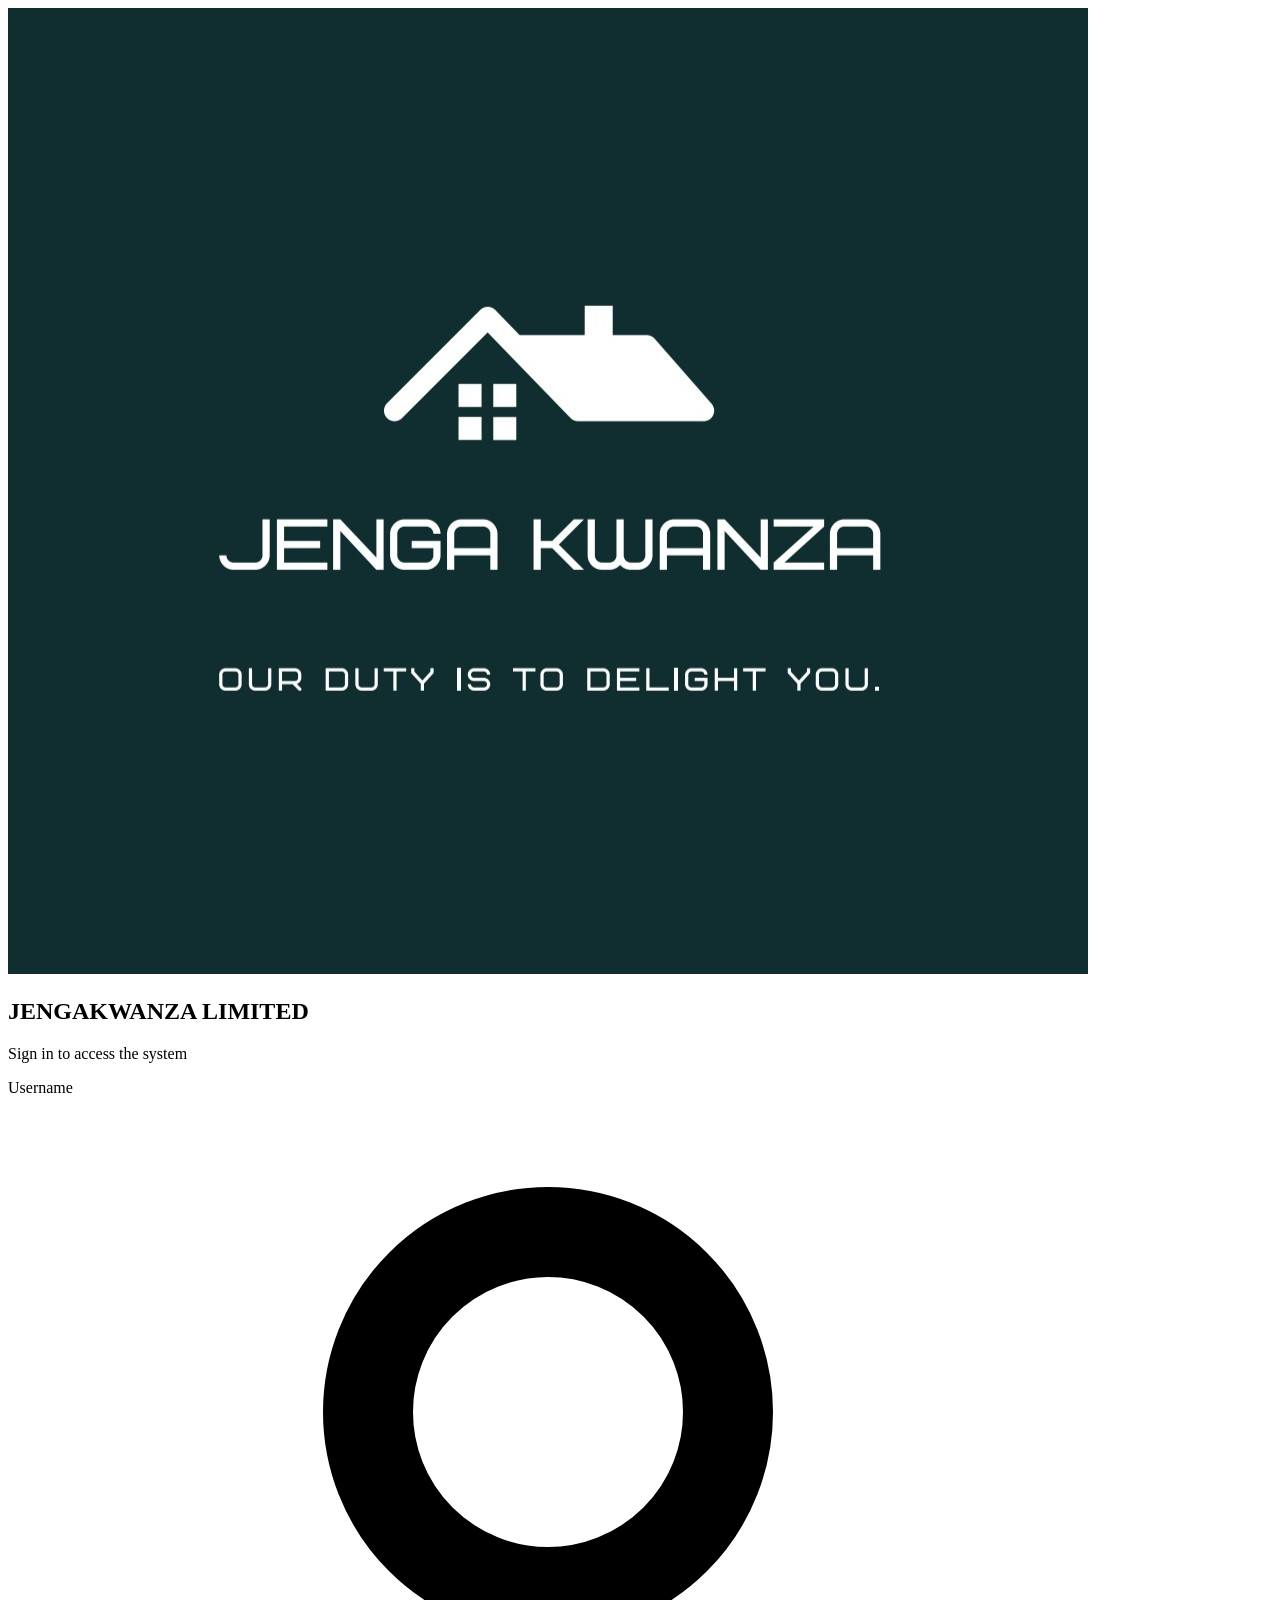
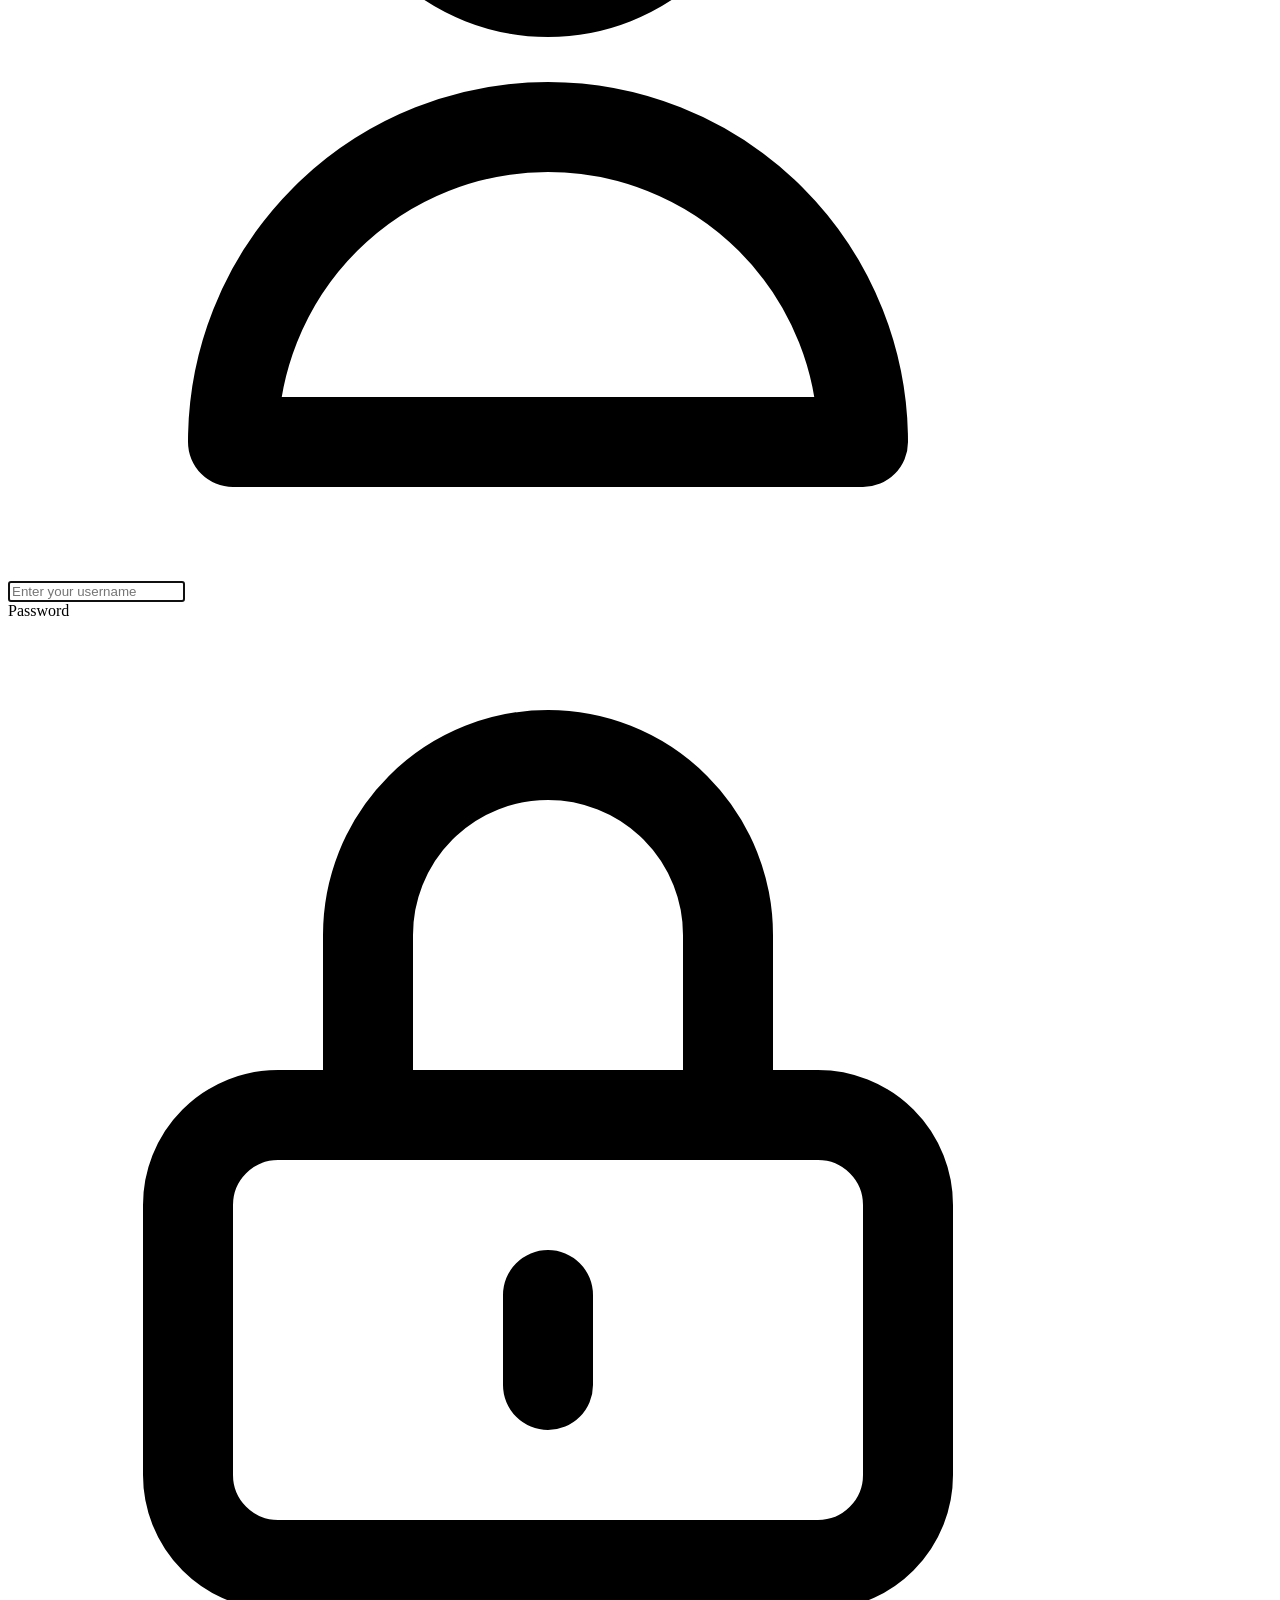
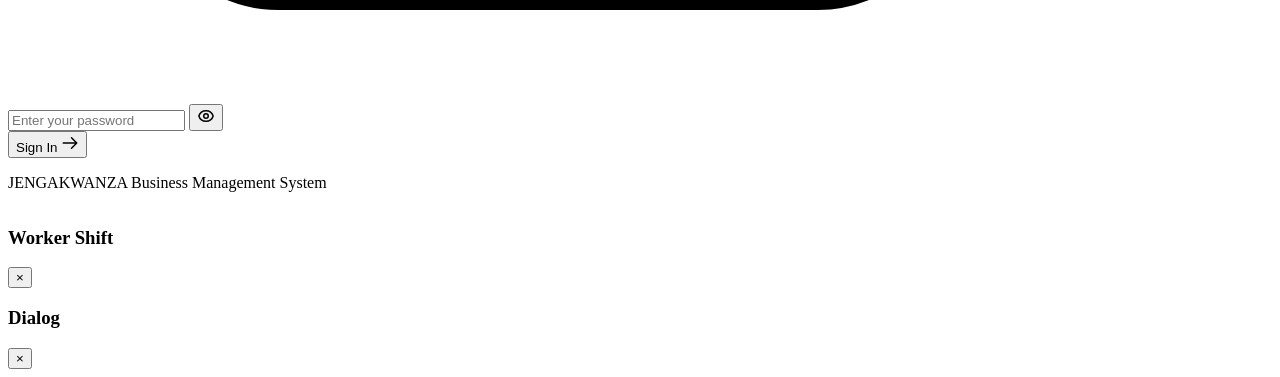
==== commit 92108668: "JENGAKWANZA Business Management System with Firebase and Vercel support" ====
--- a/public/index.html
+++ b/public/index.html
@@ -4,14 +4,14 @@
   <meta charset="UTF-8">
   <meta name="viewport" content="width=device-width, initial-scale=1.0">
   <title>JENGAKWANZA - Business Management System</title>
-  <link rel="stylesheet" href="css/style.css">
-  <link rel="icon" type="image/jpeg" href="assets/logo.jpg">
-  <link rel="manifest" href="manifest.json">
+  <link rel="stylesheet" href="/css/style.css">
+  <link rel="icon" type="image/jpeg" href="/assets/logo.jpg">
+  <link rel="manifest" href="/manifest.json">
   <meta name="theme-color" content="#0d9488">
   <meta name="apple-mobile-web-app-capable" content="yes">
   <meta name="apple-mobile-web-app-status-bar-style" content="black-translucent">
   <meta name="apple-mobile-web-app-title" content="JENGAKWANZA">
-  <link rel="apple-touch-icon" href="assets/logo.jpg">
+  <link rel="apple-touch-icon" href="/assets/logo.jpg">
 </head>
 <body>
   <script>
@@ -256,11 +256,11 @@
   <div id="toast-container"></div>
 
   <!-- SCRIPTS -->
-  <script src="js/print.js"></script>
-  <script src="js/state.js"></script>
-  <script src="js/firebase-config.js"></script>
-  <script src="js/firebase-adapter.js"></script>
-  <script src="js/api.js"></script>
-  <script src="js/app.js"></script>
+  <script src="/js/print.js"></script>
+  <script src="/js/state.js"></script>
+  <script src="/js/firebase-config.js"></script>
+  <script src="/js/firebase-adapter.js"></script>
+  <script src="/js/api.js"></script>
+  <script src="/js/app.js"></script>
 </body>
 </html>
